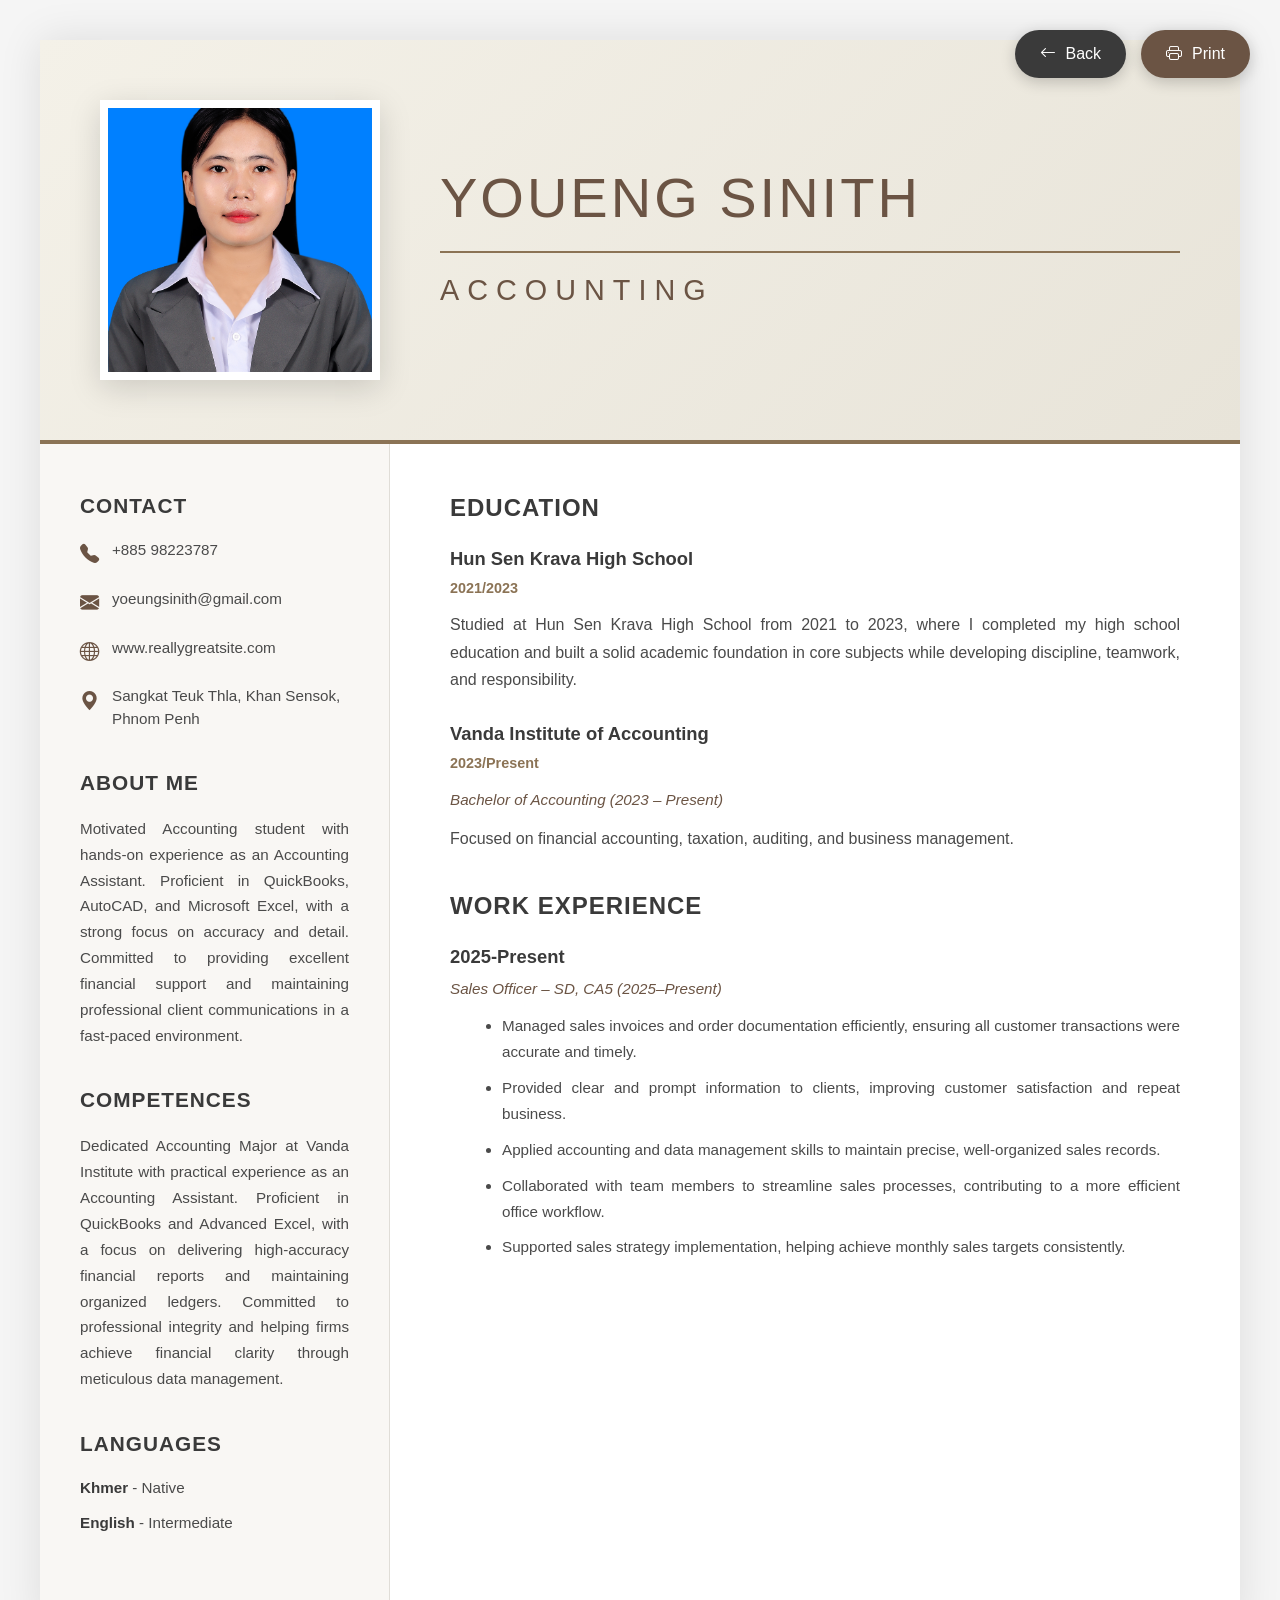
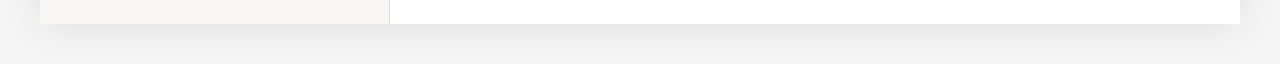
==== cv.html @ 6683f3b3 "first commit" ====
<!DOCTYPE html>
<html lang="en">
<head>
    <meta charset="UTF-8">
    <meta name="viewport" content="width=device-width, initial-scale=1.0">
    <title>CV - Youeng Sinith</title>
    
    <!-- Bootstrap 5 CSS -->
    <link href="https://cdn.jsdelivr.net/npm/bootstrap@5.3.2/dist/css/bootstrap.min.css" rel="stylesheet">
    <link rel="stylesheet" href="https://cdn.jsdelivr.net/npm/bootstrap-icons@1.11.1/font/bootstrap-icons.css">
    
    <style>
        * {
            margin: 0;
            padding: 0;
            box-sizing: border-box;
        }
        
        body {
            font-family: 'Segoe UI', Tahoma, Geneva, Verdana, sans-serif;
            background-color: #f5f5f5;
            padding: 0;
            margin: 0;
        }
        
        .cv-wrapper {
            max-width: 1200px;
            margin: 40px auto;
            background: white;
            box-shadow: 0 0 40px rgba(0,0,0,0.1);
            overflow: hidden;
        }
        
        /* Header Section */
        .cv-header {
            background: linear-gradient(135deg, #f4f1e8 0%, #e8e4d9 100%);
            padding: 60px;
            display: flex;
            align-items: center;
            gap: 60px;
            border-bottom: 4px solid #8b7355;
        }
        
        .profile-photo {
            flex-shrink: 0;
        }
        
        .profile-photo img {
            width: 280px;
            height: 280px;
            object-fit: cover;
            border: 8px solid white;
            box-shadow: 0 8px 30px rgba(0,0,0,0.15);
        }
        
        .header-text {
            flex: 1;
        }
        
        .header-text h1 {
            font-size: 3.5rem;
            font-weight: 300;
            color: #6b5444;
            letter-spacing: 3px;
            margin-bottom: 10px;
        }
        
        .header-text .title-line {
            width: 100%;
            height: 2px;
            background: #8b7355;
            margin: 20px 0;
        }
        
        .header-text h2 {
            font-size: 1.8rem;
            font-weight: 300;
            color: #6b5444;
            letter-spacing: 8px;
            text-transform: uppercase;
        }
        
        /* Main Content */
        .cv-main {
            display: flex;
        }
        
        /* Left Sidebar */
        .cv-sidebar {
            background: #f9f7f4;
            width: 350px;
            padding: 50px 40px;
            border-right: 1px solid #e0ddd7;
        }
        
        .sidebar-section {
            margin-bottom: 40px;
        }
        
        .sidebar-section h3 {
            font-size: 1.3rem;
            font-weight: 700;
            color: #3a3a3a;
            margin-bottom: 20px;
            text-transform: uppercase;
            letter-spacing: 1px;
        }
        
        .contact-item {
            display: flex;
            align-items: flex-start;
            margin-bottom: 18px;
            font-size: 0.95rem;
            color: #4a4a4a;
            gap: 12px;
        }
        
        .contact-item i {
            font-size: 1.2rem;
            color: #6b5444;
            margin-top: 2px;
            width: 20px;
            flex-shrink: 0;
        }
        
        .contact-item span {
            line-height: 1.5;
        }
        
        .sidebar-text {
            font-size: 0.95rem;
            line-height: 1.7;
            color: #4a4a4a;
            text-align: justify;
        }
        
        .language-item {
            margin-bottom: 12px;
            font-size: 0.95rem;
            color: #4a4a4a;
        }
        
        .language-item strong {
            color: #3a3a3a;
        }
        
        /* Right Content */
        .cv-content {
            flex: 1;
            padding: 50px 60px;
        }
        
        .content-section {
            margin-bottom: 40px;
        }
        
        .content-section h3 {
            font-size: 1.5rem;
            font-weight: 700;
            color: #3a3a3a;
            margin-bottom: 25px;
            text-transform: uppercase;
            letter-spacing: 1px;
        }
        
        .timeline-item {
            margin-bottom: 30px;
            position: relative;
            padding-left: 0;
        }
        
        .timeline-item h4 {
            font-size: 1.15rem;
            font-weight: 700;
            color: #3a3a3a;
            margin-bottom: 8px;
        }
        
        .timeline-item .subtitle {
            font-size: 0.95rem;
            color: #6b5444;
            margin-bottom: 12px;
            font-style: italic;
        }
        
        .timeline-item .date {
            font-size: 0.9rem;
            color: #8b7355;
            font-weight: 600;
            margin-bottom: 12px;
            display: block;
        }
        
        .timeline-item p {
            font-size: 1rem;
            line-height: 1.7;
            color: #4a4a4a;
            text-align: justify;
            margin-bottom: 10px;
        }
        
        .timeline-item ul {
            margin-left: 20px;
            margin-top: 10px;
        }
        
        .timeline-item ul li {
            font-size: 0.95rem;
            line-height: 1.7;
            color: #4a4a4a;
            margin-bottom: 10px;
            text-align: justify;
        }
        
        /* Action Buttons */
        .action-buttons {
            position: fixed;
            top: 30px;
            right: 30px;
            display: flex;
            gap: 15px;
            z-index: 1000;
        }
        
        .btn-action {
            background: #6b5444;
            color: white;
            padding: 12px 25px;
            border-radius: 50px;
            text-decoration: none;
            display: flex;
            align-items: center;
            gap: 10px;
            box-shadow: 0 4px 15px rgba(0,0,0,0.2);
            transition: all 0.3s ease;
            font-weight: 500;
            border: none;
            cursor: pointer;
        }
        
        .btn-action:hover {
            background: #8b7355;
            color: white;
            transform: translateY(-2px);
            box-shadow: 0 6px 20px rgba(0,0,0,0.3);
        }
        
        .btn-back {
            background: #3a3a3a;
        }
        
        .btn-back:hover {
            background: #4a4a4a;
        }
        
        /* Print Styles */
        @media print {
            .action-buttons {
                display: none !important;
            }
            
            body {
                background: white;
            }
            
            .cv-wrapper {
                margin: 0;
                box-shadow: none;
                max-width: 100%;
            }
            
            .cv-header {
                page-break-after: avoid;
            }
            
            .cv-main {
                page-break-inside: avoid;
            }
        }
        
        /* Responsive */
        @media (max-width: 992px) {
            .cv-header {
                flex-direction: column;
                text-align: center;
                padding: 40px 30px;
            }
            
            .profile-photo img {
                width: 220px;
                height: 220px;
            }
            
            .header-text h1 {
                font-size: 2.5rem;
            }
            
            .header-text h2 {
                font-size: 1.4rem;
            }
            
            .cv-main {
                flex-direction: column;
            }
            
            .cv-sidebar {
                width: 100%;
                border-right: none;
                border-bottom: 1px solid #e0ddd7;
                padding: 40px 30px;
            }
            
            .cv-content {
                padding: 40px 30px;
            }
            
            .action-buttons {
                top: 15px;
                right: 15px;
                flex-direction: column;
            }
            
            .btn-action {
                padding: 10px 20px;
                font-size: 0.9rem;
            }
        }
        
        @media (max-width: 576px) {
            .cv-wrapper {
                margin: 20px 10px;
            }
            
            .profile-photo img {
                width: 180px;
                height: 180px;
            }
            
            .header-text h1 {
                font-size: 2rem;
                letter-spacing: 2px;
            }
            
            .header-text h2 {
                font-size: 1.2rem;
                letter-spacing: 4px;
            }
            
            .cv-header {
                padding: 30px 20px;
            }
            
            .cv-sidebar,
            .cv-content {
                padding: 30px 20px;
            }
            
            .action-buttons {
                top: 10px;
                right: 10px;
                gap: 10px;
            }
            
            .btn-action {
                padding: 8px 15px;
                font-size: 0.85rem;
            }
        }
    </style>
</head>
<body>
    <!-- Action Buttons -->
    <div class="action-buttons">
        <a href="index.html" class="btn-action btn-back">
            <i class="bi bi-arrow-left"></i>
            <span>Back</span>
        </a>
        <button onclick="window.print()" class="btn-action">
            <i class="bi bi-printer"></i>
            <span>Print</span>
        </button>
    </div>
    
    <div class="cv-wrapper">
        <!-- Header -->
        <div class="cv-header">
            <div class="profile-photo">
                <img src="./image/profile.JPG" alt="Youeng Sinith">
            </div>
            <div class="header-text">
                <h1>YOUENG SINITH</h1>
                <div class="title-line"></div>
                <h2>ACCOUNTING</h2>
            </div>
        </div>
        
        <!-- Main Content -->
        <div class="cv-main">
            <!-- Left Sidebar -->
            <div class="cv-sidebar">
                <!-- Contact -->
                <div class="sidebar-section">
                    <h3>Contact</h3>
                    <div class="contact-item">
                        <i class="bi bi-telephone-fill"></i>
                        <span>+885 98223787</span>
                    </div>
                    <div class="contact-item">
                        <i class="bi bi-envelope-fill"></i>
                        <span>yoeungsinith@gmail.com</span>
                    </div>
                    <div class="contact-item">
                        <i class="bi bi-globe"></i>
                        <span>www.reallygreatsite.com</span>
                    </div>
                    <div class="contact-item">
                        <i class="bi bi-geo-alt-fill"></i>
                        <span>Sangkat Teuk Thla, Khan Sensok, Phnom Penh</span>
                    </div>
                </div>
                
                <!-- About Me -->
                <div class="sidebar-section">
                    <h3>About Me</h3>
                    <p class="sidebar-text">
                        Motivated Accounting student with hands-on experience as an Accounting Assistant. Proficient in QuickBooks, AutoCAD, and Microsoft Excel, with a strong focus on accuracy and detail. Committed to providing excellent financial support and maintaining professional client communications in a fast-paced environment.
                    </p>
                </div>
                
                <!-- Competences -->
                <div class="sidebar-section">
                    <h3>Competences</h3>
                    <p class="sidebar-text">
                        Dedicated Accounting Major at Vanda Institute with practical experience as an Accounting Assistant. Proficient in QuickBooks and Advanced Excel, with a focus on delivering high-accuracy financial reports and maintaining organized ledgers. Committed to professional integrity and helping firms achieve financial clarity through meticulous data management.
                    </p>
                </div>
                
                <!-- Languages -->
                <div class="sidebar-section">
                    <h3>Languages</h3>
                    <div class="language-item">
                        <strong>Khmer</strong> - Native
                    </div>
                    <div class="language-item">
                        <strong>English</strong> - Intermediate
                    </div>
                </div>
            </div>
            
            <!-- Right Content -->
            <div class="cv-content">
                <!-- Education -->
                <div class="content-section">
                    <h3>Education</h3>
                    
                    <div class="timeline-item">
                        <h4>Hun Sen Krava High School</h4>
                        <span class="date">2021/2023</span>
                        <p>
                            Studied at Hun Sen Krava High School from 2021 to 2023, where I completed my high school education and built a solid academic foundation in core subjects while developing discipline, teamwork, and responsibility.
                        </p>
                    </div>
                    
                    <div class="timeline-item">
                        <h4>Vanda Institute of Accounting</h4>
                        <span class="date">2023/Present</span>
                        <p class="subtitle">Bachelor of Accounting (2023 – Present)</p>
                        <p>
                            Focused on financial accounting, taxation, auditing, and business management.
                        </p>
                    </div>
                </div>
                
                <!-- Work Experience -->
                <div class="content-section">
                    <h3>Work Experience</h3>
                    
                    <div class="timeline-item">
                        <h4>2025-Present</h4>
                        <p class="subtitle">Sales Officer – SD, CA5 (2025–Present)</p>
                        <ul>
                            <li>Managed sales invoices and order documentation efficiently, ensuring all customer transactions were accurate and timely.</li>
                            <li>Provided clear and prompt information to clients, improving customer satisfaction and repeat business.</li>
                            <li>Applied accounting and data management skills to maintain precise, well-organized sales records.</li>
                            <li>Collaborated with team members to streamline sales processes, contributing to a more efficient office workflow.</li>
                            <li>Supported sales strategy implementation, helping achieve monthly sales targets consistently.</li>
                        </ul>
                    </div>
                </div>
            </div>
        </div>
    </div>
    
    <script src="https://cdn.jsdelivr.net/npm/bootstrap@5.3.2/dist/js/bootstrap.bundle.min.js"></script>
</body>
</html>
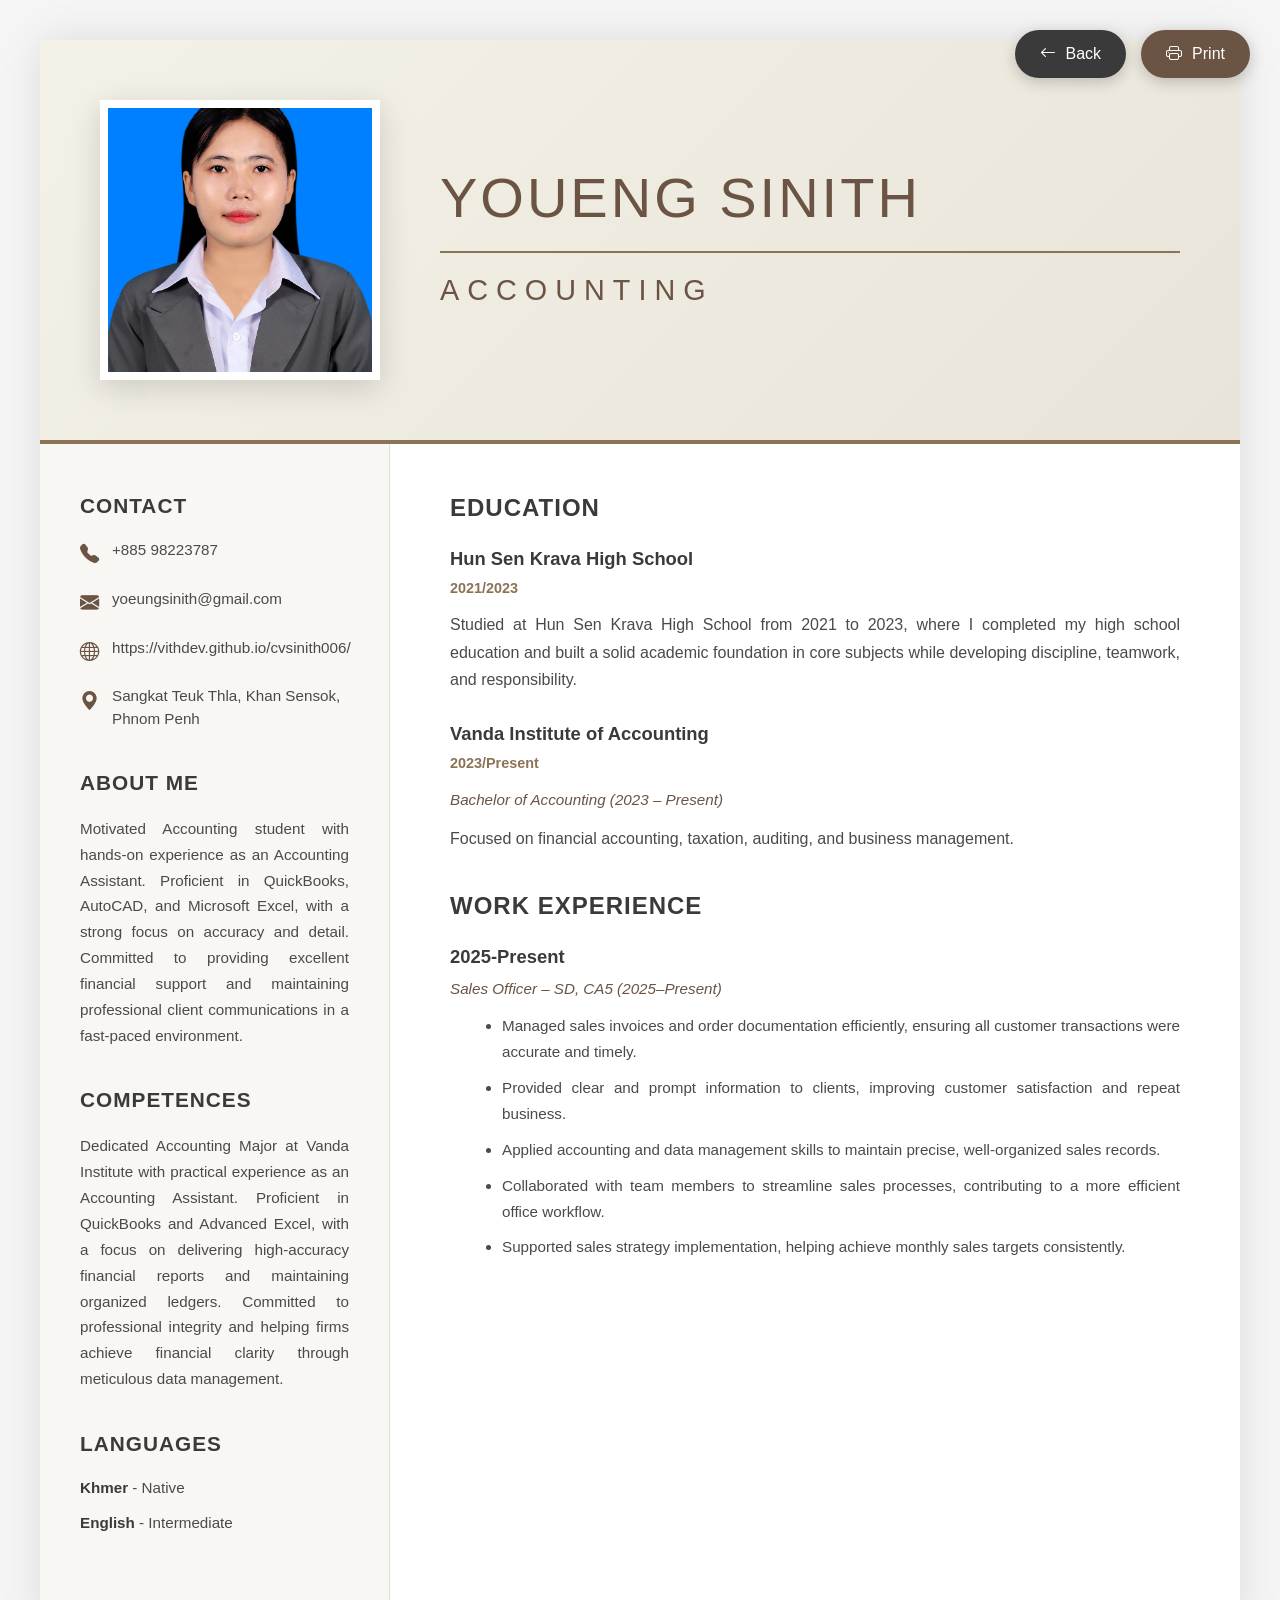
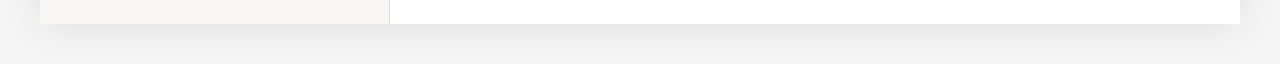
==== commit 55475b48: "Update cv.html one" ====
--- a/cv.html
+++ b/cv.html
@@ -411,7 +411,7 @@
                     </div>
                     <div class="contact-item">
                         <i class="bi bi-globe"></i>
-                        <span>www.reallygreatsite.com</span>
+                        <span>https://vithdev.github.io/cvsinith006/</span>
                     </div>
                     <div class="contact-item">
                         <i class="bi bi-geo-alt-fill"></i>
@@ -493,4 +493,4 @@
     
     <script src="https://cdn.jsdelivr.net/npm/bootstrap@5.3.2/dist/js/bootstrap.bundle.min.js"></script>
 </body>
-</html>+</html>
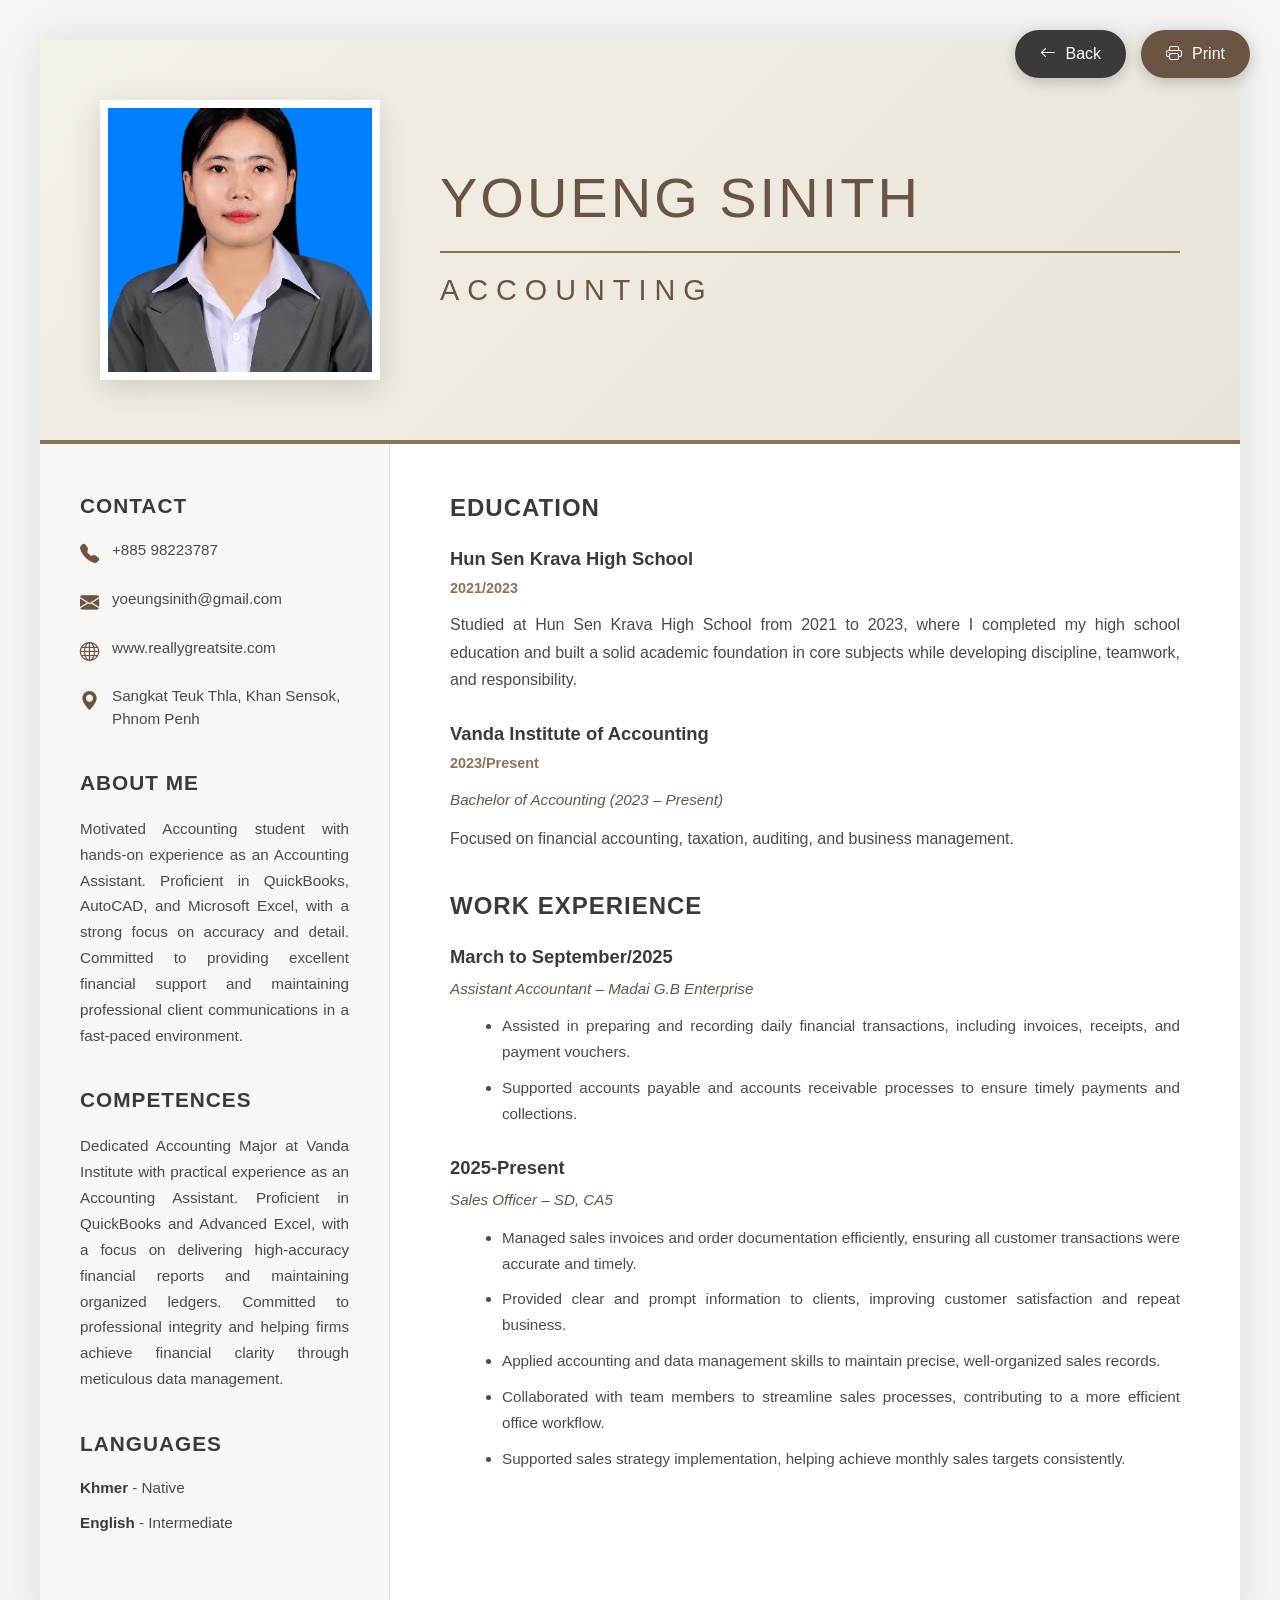
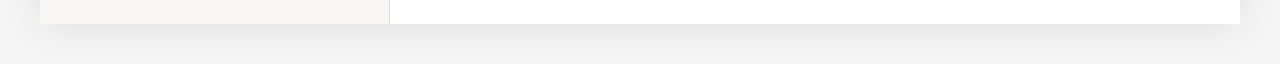
==== commit 7412c591: "Update cv.html one" ====
--- a/cv.html
+++ b/cv.html
@@ -411,7 +411,7 @@
                     </div>
                     <div class="contact-item">
                         <i class="bi bi-globe"></i>
-                        <span>https://vithdev.github.io/cvsinith006/</span>
+                        <span>www.reallygreatsite.com</span>
                     </div>
                     <div class="contact-item">
                         <i class="bi bi-geo-alt-fill"></i>
@@ -476,8 +476,17 @@
                     <h3>Work Experience</h3>
                     
                     <div class="timeline-item">
+                        <h4>March to September/2025</h4>
+                        <p class="subtitle">Assistant Accountant – Madai G.B Enterprise</p>
+                        <ul>
+                            <li>Assisted in preparing and recording daily financial transactions, including invoices, receipts, and payment vouchers.</li>
+                            <li>Supported accounts payable and accounts receivable processes to ensure timely payments and collections.</li>
+                        </ul>
+                    </div>
+                    
+                    <div class="timeline-item">
                         <h4>2025-Present</h4>
-                        <p class="subtitle">Sales Officer – SD, CA5 (2025–Present)</p>
+                        <p class="subtitle">Sales Officer – SD, CA5</p>
                         <ul>
                             <li>Managed sales invoices and order documentation efficiently, ensuring all customer transactions were accurate and timely.</li>
                             <li>Provided clear and prompt information to clients, improving customer satisfaction and repeat business.</li>
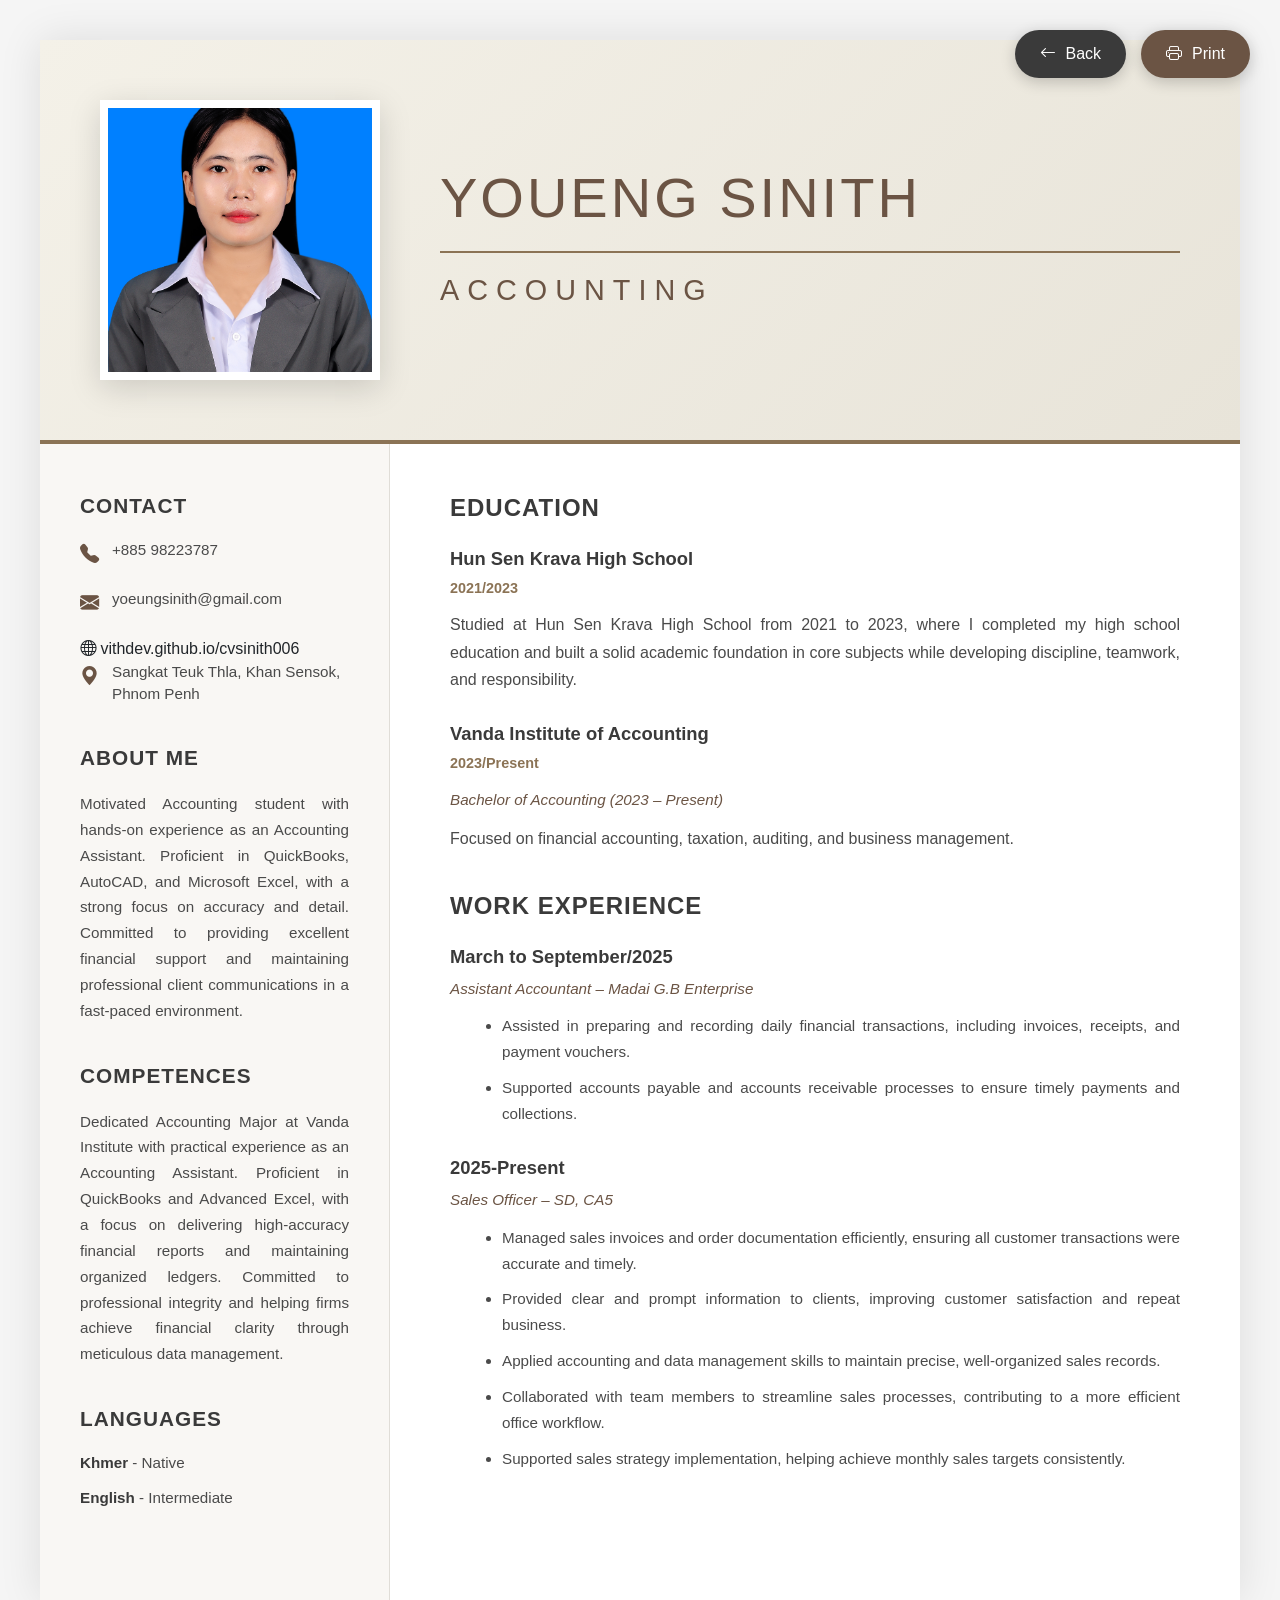
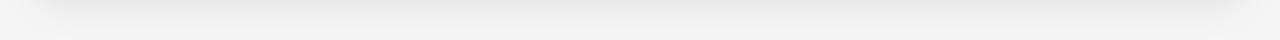
==== commit d99a2ccb: "Update cv.html one" ====
--- a/cv.html
+++ b/cv.html
@@ -365,6 +365,25 @@
                 padding: 8px 15px;
                 font-size: 0.85rem;
             }
+        }
+        .contact-info-item a {
+            color: var(--text-light);
+            text-decoration: none;
+            transition: color 0.3s ease;
+        }
+        
+        .contact-info-item a:hover {
+            color: var(--secondary-color);
+            text-decoration: underline;
+        }
+        
+        /* Dark mode support */
+        body.dark-mode .contact-info-item a {
+            color: #bdc1c6;
+        }
+        
+        body.dark-mode .contact-info-item a:hover {
+            color: var(--secondary-color);
         }
     </style>
 </head>
@@ -409,9 +428,11 @@
                         <i class="bi bi-envelope-fill"></i>
                         <span>yoeungsinith@gmail.com</span>
                     </div>
-                    <div class="contact-item">
+                    <div class="contact-info-item">
                         <i class="bi bi-globe"></i>
-                        <span>www.reallygreatsite.com</span>
+                        <a href="https://vithdev.github.io/cvsinith006/" target="_blank" rel="noopener noreferrer">
+                            vithdev.github.io/cvsinith006
+                        </a>
                     </div>
                     <div class="contact-item">
                         <i class="bi bi-geo-alt-fill"></i>
